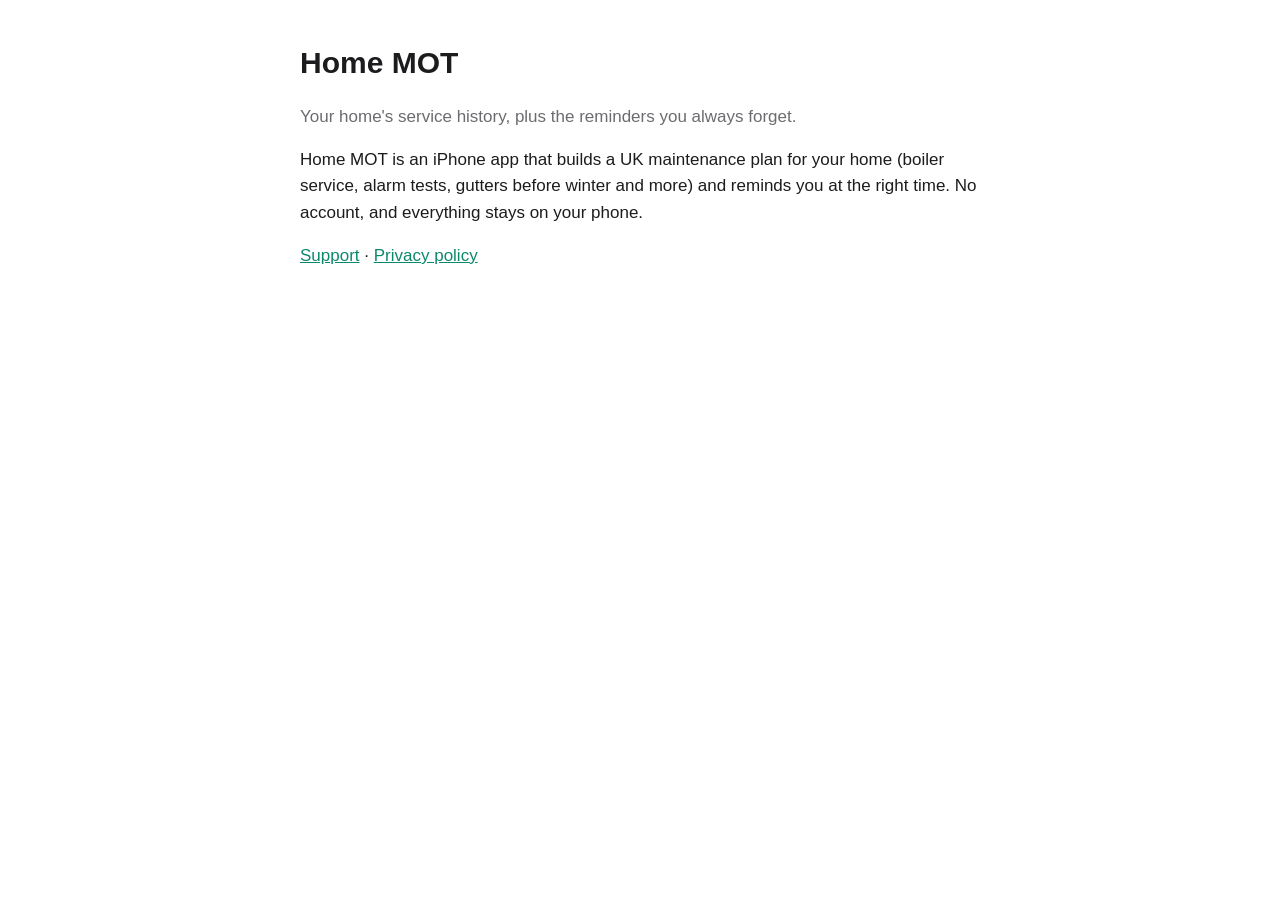
==== index.html @ 660ad1a9 "Add files via upload" ====
<!doctype html>
<html lang="en-GB">
<head>
<meta charset="utf-8">
<meta name="viewport" content="width=device-width, initial-scale=1">
<title>Home MOT</title>
<style>
  :root { --bg: #ffffff; --text: #1c1c1e; --muted: #6c6c70; --accent: #0e886d; }
  @media (prefers-color-scheme: dark) {
    :root { --bg: #000000; --text: #f2f2f7; --muted: #a1a1a6; --accent: #3ece96; }
  }
  body { margin: 0; background: var(--bg); color: var(--text);
         font: 17px/1.55 -apple-system, BlinkMacSystemFont, "Segoe UI", sans-serif; }
  main { max-width: 680px; margin: 0 auto; padding: 40px 16px 64px; }
  h1 { font-size: 30px; margin: 0 0 4px; }
  h2 { font-size: 20px; margin: 32px 0 8px; }
  .muted { color: var(--muted); }
  a { color: var(--accent); }
</style>
</head>
<body>
<main>
  <h1>Home MOT</h1>
  <p class="muted">Your home's service history, plus the reminders you always forget.</p>

  <p>Home MOT is an iPhone app that builds a UK maintenance plan for your home
  (boiler service, alarm tests, gutters before winter and more) and reminds you
  at the right time. No account, and everything stays on your phone.</p>

  <p><a href="support.html">Support</a> · <a href="privacy.html">Privacy policy</a></p>
</main>
</body>
</html>
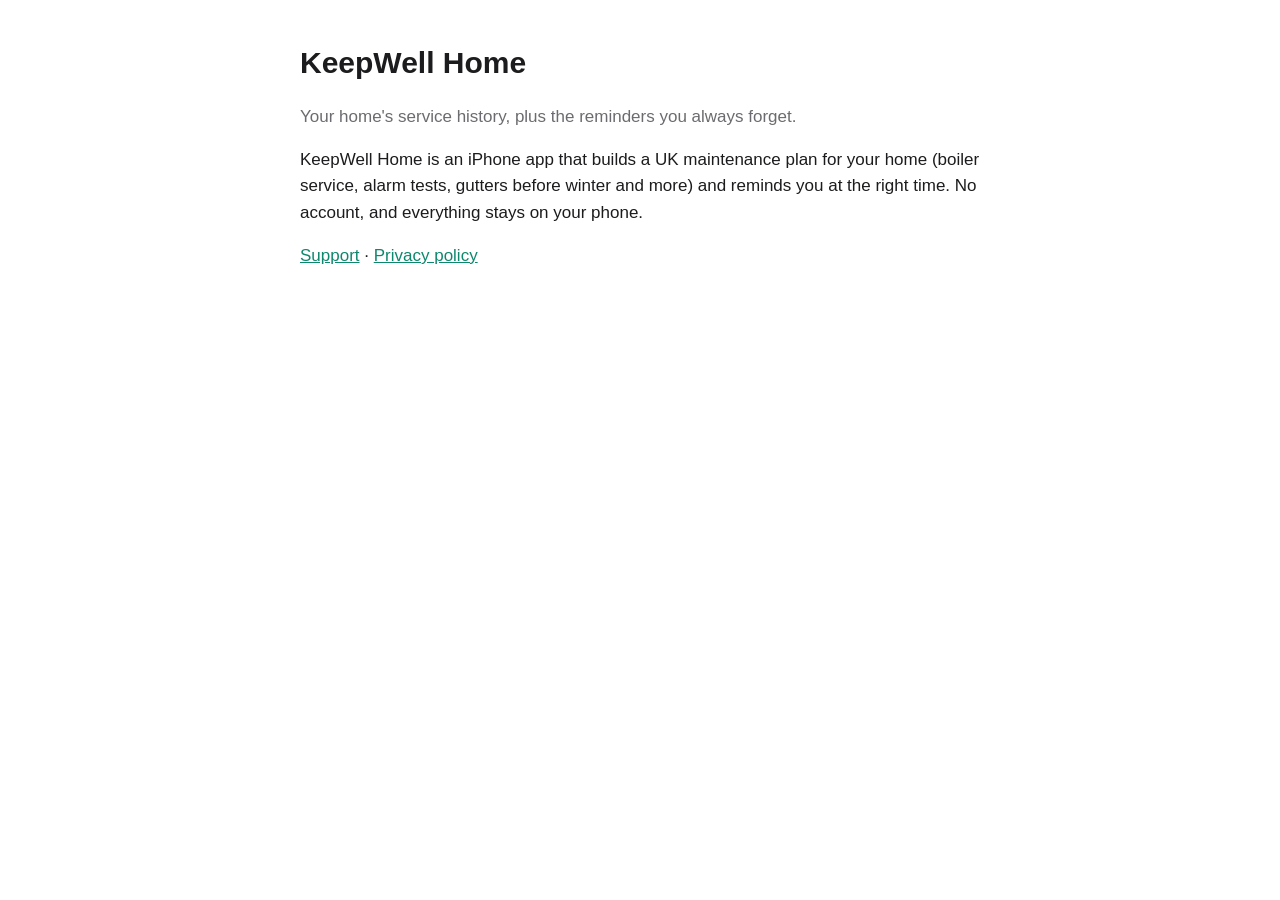
==== commit cd091aac: "Add files via upload" ====
--- a/index.html
+++ b/index.html
@@ -3,7 +3,7 @@
 <head>
 <meta charset="utf-8">
 <meta name="viewport" content="width=device-width, initial-scale=1">
-<title>Home MOT</title>
+<title>KeepWell Home</title>
 <style>
   :root { --bg: #ffffff; --text: #1c1c1e; --muted: #6c6c70; --accent: #0e886d; }
   @media (prefers-color-scheme: dark) {
@@ -20,10 +20,10 @@
 </head>
 <body>
 <main>
-  <h1>Home MOT</h1>
+  <h1>KeepWell Home</h1>
   <p class="muted">Your home's service history, plus the reminders you always forget.</p>
 
-  <p>Home MOT is an iPhone app that builds a UK maintenance plan for your home
+  <p>KeepWell Home is an iPhone app that builds a UK maintenance plan for your home
   (boiler service, alarm tests, gutters before winter and more) and reminds you
   at the right time. No account, and everything stays on your phone.</p>
 
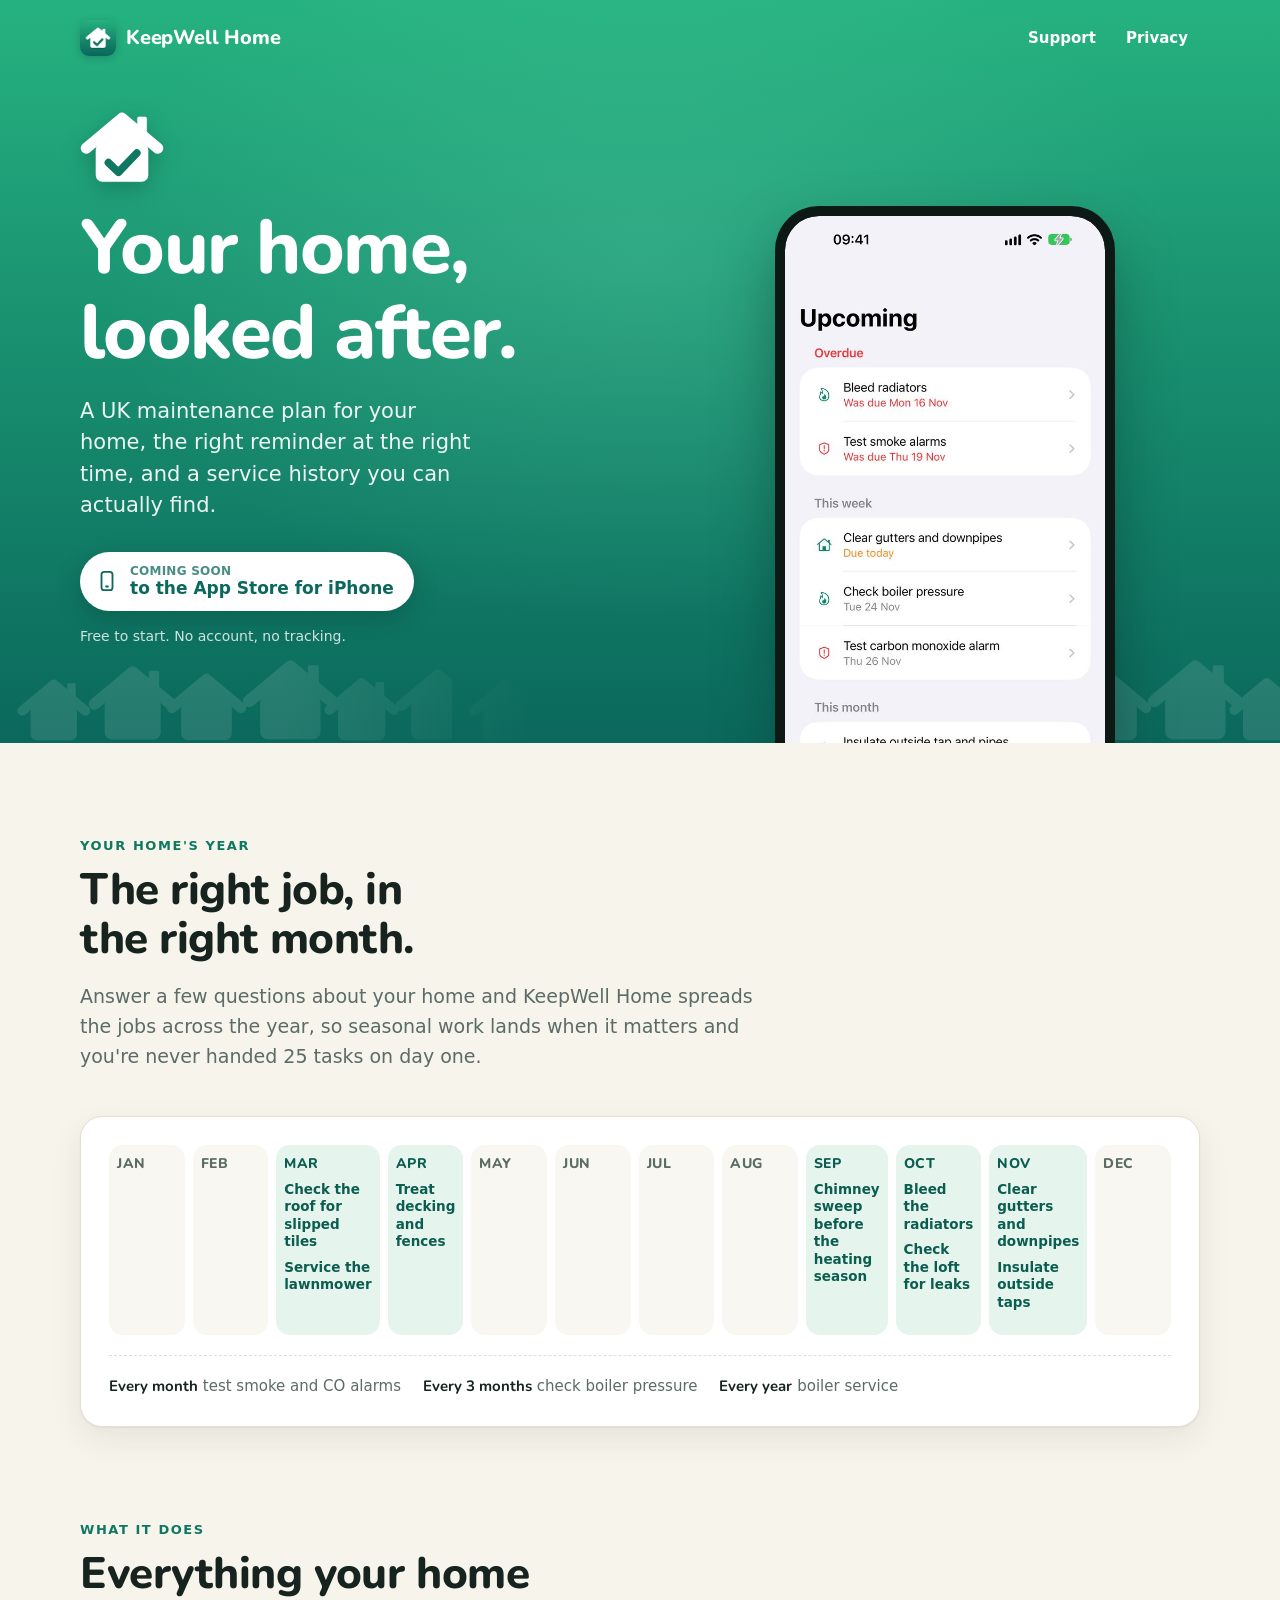
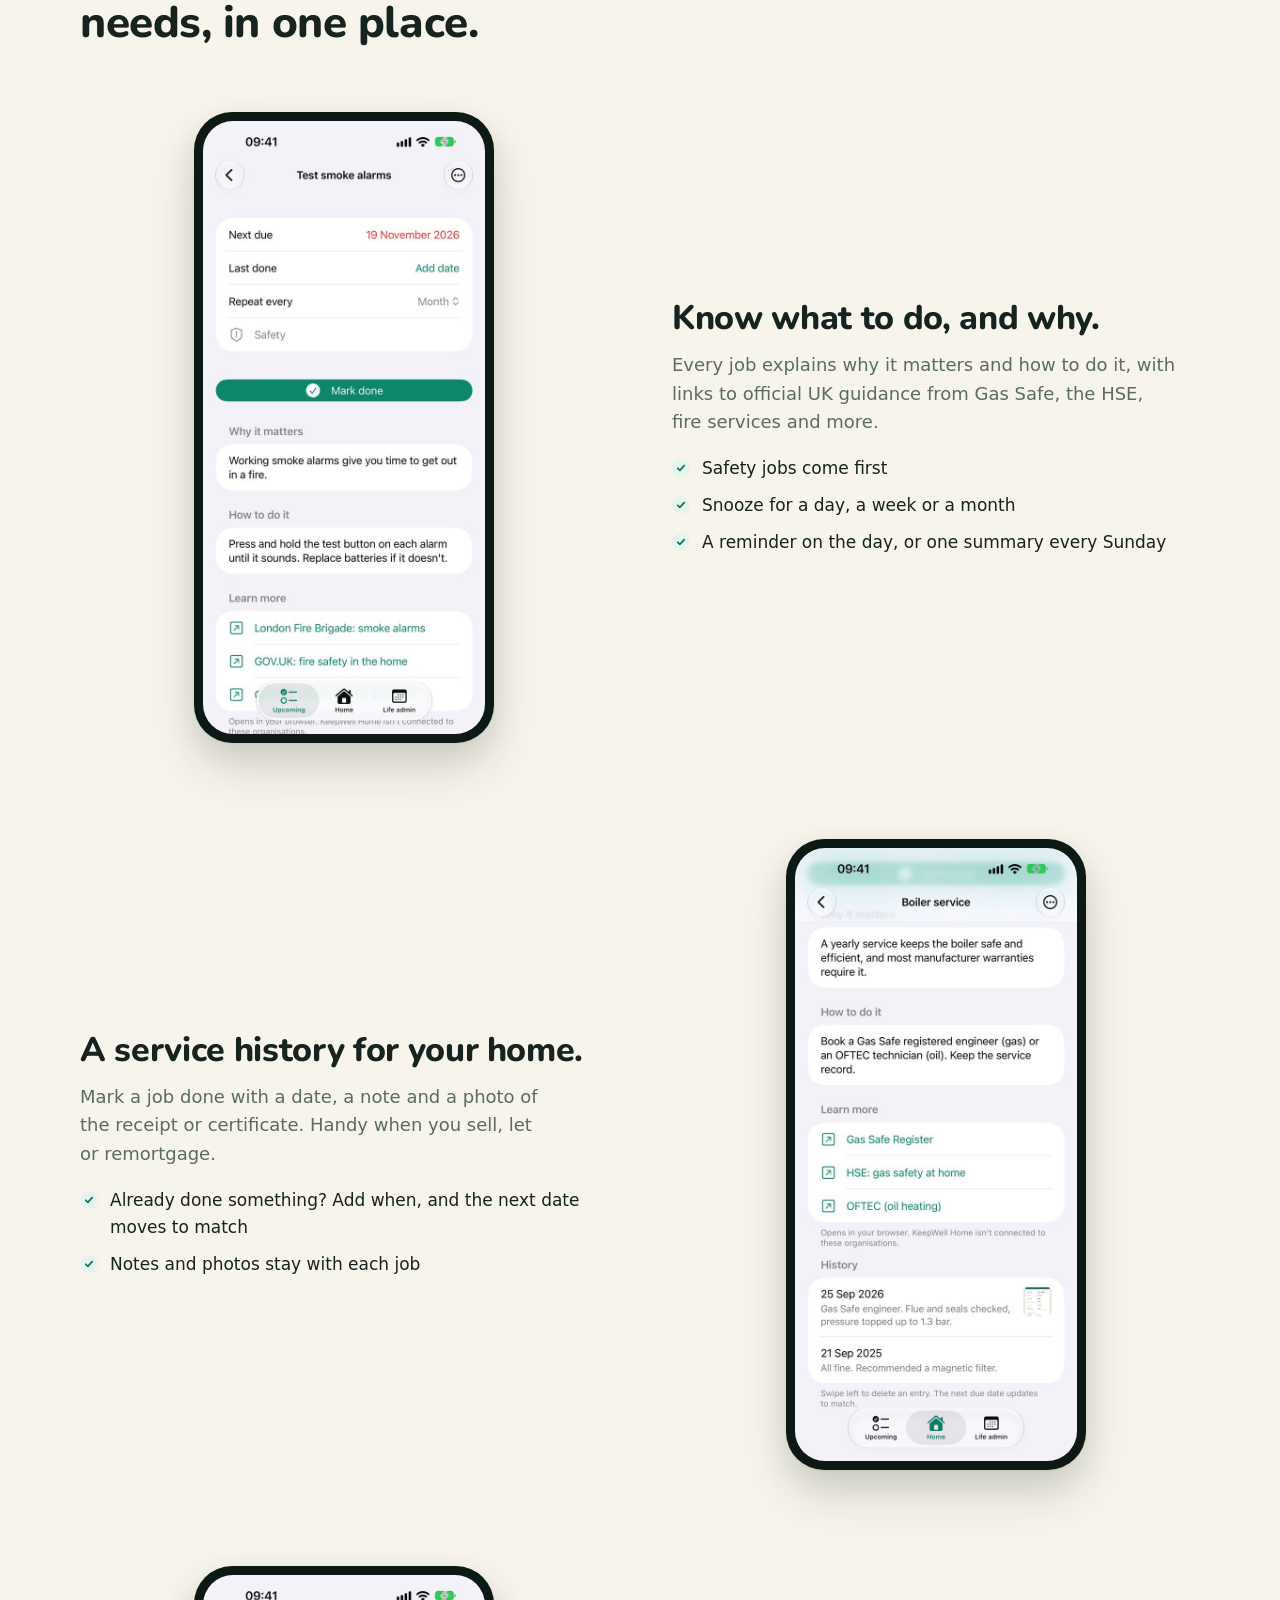
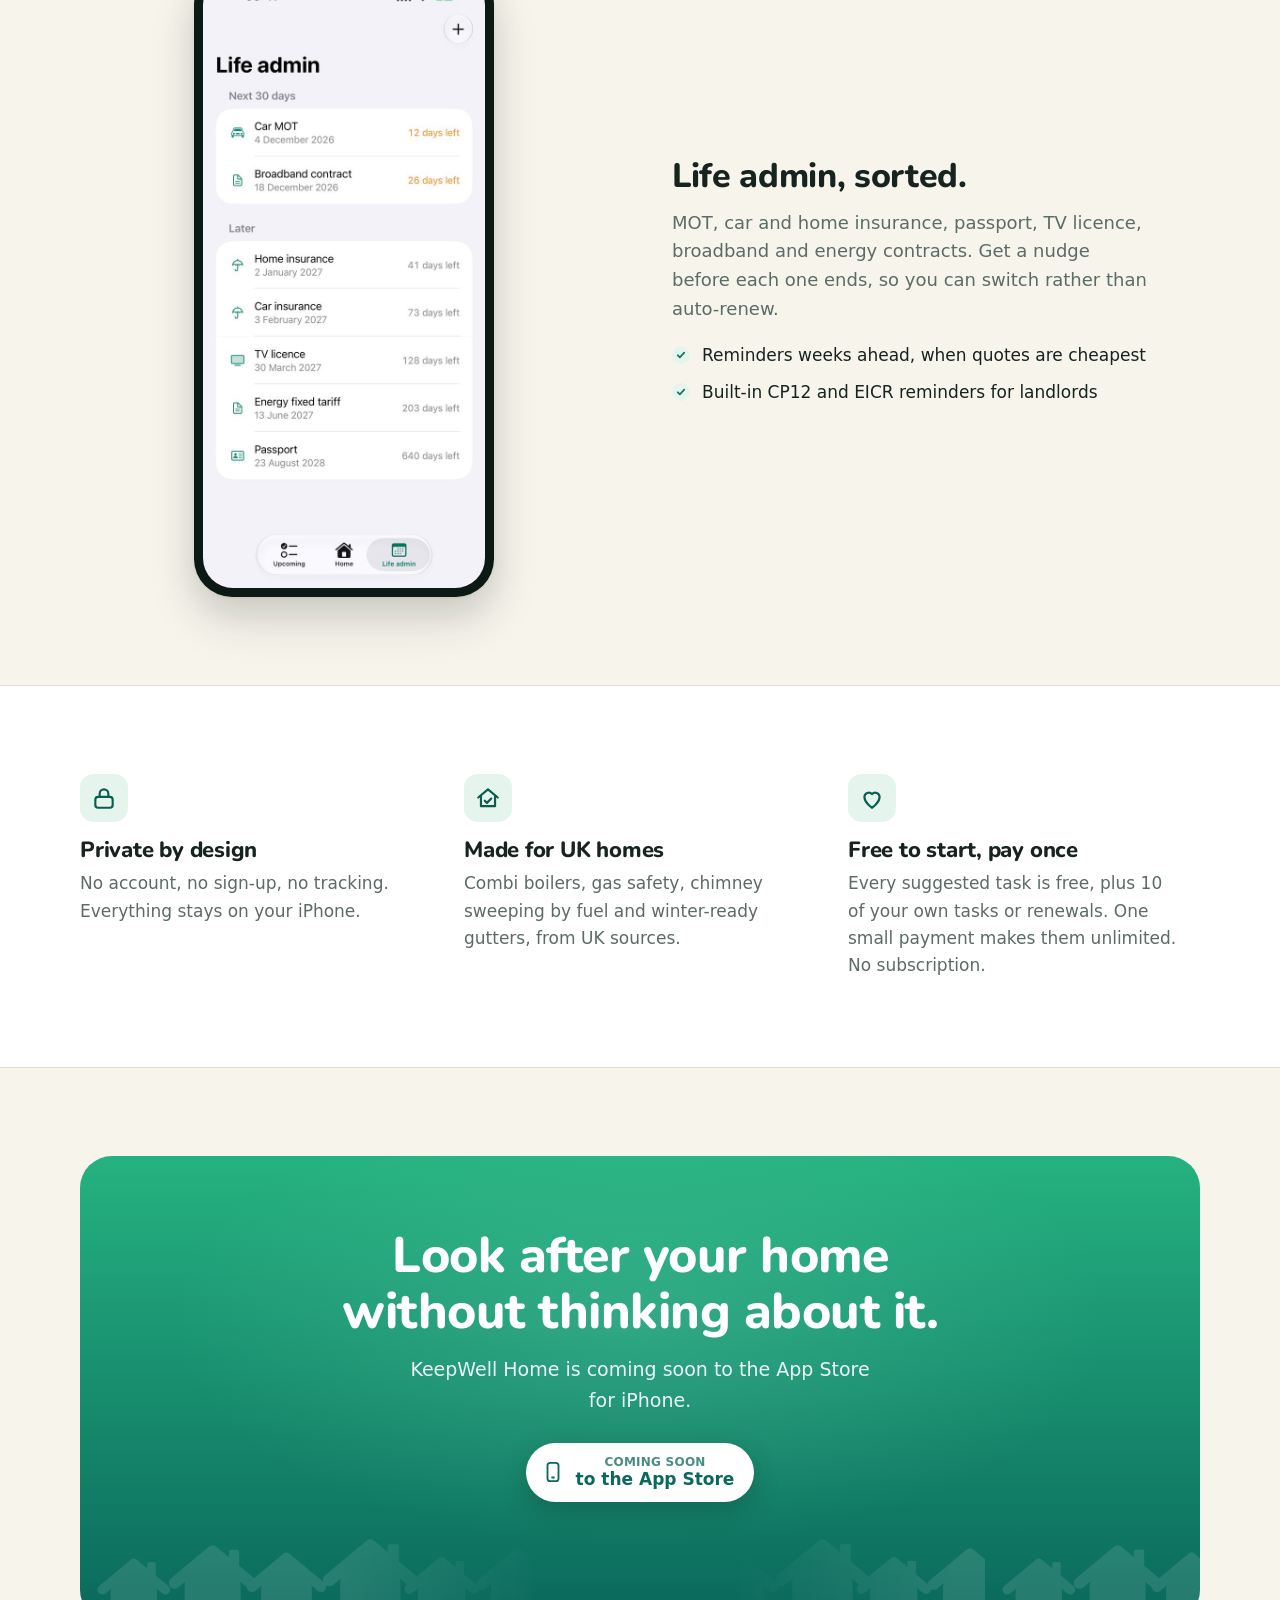
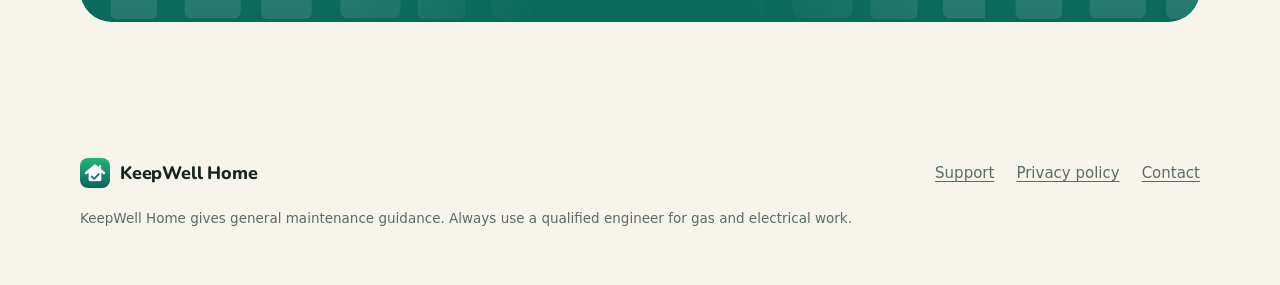
==== commit b57606ed: "Redesign the website in the app's branding New home page with the house mark, the app's greens, a se" ====
--- a/index.html
+++ b/index.html
@@ -3,31 +3,177 @@
 <head>
 <meta charset="utf-8">
 <meta name="viewport" content="width=device-width, initial-scale=1">
-<title>KeepWell Home</title>
-<style>
-  :root { --bg: #ffffff; --text: #1c1c1e; --muted: #6c6c70; --accent: #0e886d; }
-  @media (prefers-color-scheme: dark) {
-    :root { --bg: #000000; --text: #f2f2f7; --muted: #a1a1a6; --accent: #3ece96; }
-  }
-  body { margin: 0; background: var(--bg); color: var(--text);
-         font: 17px/1.55 -apple-system, BlinkMacSystemFont, "Segoe UI", sans-serif; }
-  main { max-width: 680px; margin: 0 auto; padding: 40px 16px 64px; }
-  h1 { font-size: 30px; margin: 0 0 4px; }
-  h2 { font-size: 20px; margin: 32px 0 8px; }
-  .muted { color: var(--muted); }
-  a { color: var(--accent); }
-</style>
+<title>KeepWell Home: UK home maintenance reminders for iPhone</title>
+<meta name="description" content="KeepWell Home builds a UK maintenance plan for your home and reminds you at the right time: boiler service, alarm tests, gutters before winter and every renewal date. No account, no tracking.">
+<meta name="theme-color" content="#26b280">
+<link rel="icon" href="assets/favicon-32.png" sizes="32x32">
+<link rel="apple-touch-icon" href="assets/apple-touch-icon.png">
+<meta property="og:type" content="website">
+<meta property="og:site_name" content="KeepWell Home">
+<meta property="og:title" content="KeepWell Home: your home, looked after">
+<meta property="og:description" content="UK home maintenance reminders and a service history for your home, on your iPhone.">
+<meta property="og:url" content="https://keepwellhome.co.uk/">
+<meta property="og:image" content="https://keepwellhome.co.uk/assets/og.jpg">
+<meta name="twitter:card" content="summary_large_image">
+<link rel="preconnect" href="https://fonts.googleapis.com">
+<link rel="preconnect" href="https://fonts.gstatic.com" crossorigin>
+<link rel="stylesheet" href="https://fonts.googleapis.com/css2?family=Nunito:wght@700;800&display=swap">
+<link rel="stylesheet" href="assets/site.css">
 </head>
 <body>
+
+<header class="topbar">
+  <div class="wrap">
+    <a class="brand" href="./"><img src="assets/apple-touch-icon.png" alt=""><span>KeepWell Home</span></a>
+    <nav class="nav" aria-label="Main">
+      <a href="support.html">Support</a>
+      <a href="privacy.html">Privacy</a>
+    </nav>
+  </div>
+</header>
+
 <main>
-  <h1>KeepWell Home</h1>
-  <p class="muted">Your home's service history, plus the reminders you always forget.</p>
+  <div class="band hero">
+    <div class="wrap">
+      <div class="hero-copy">
+        <img class="mark rise" src="assets/mark.svg" alt="">
+        <h1 class="rise d1">Your home,<br>looked after.</h1>
+        <p class="lede rise d2">A UK maintenance plan for your home, the right reminder at the right time, and a service history you can actually find.</p>
+        <div class="rise d3">
+          <span class="store" aria-label="Coming soon to the App Store for iPhone">
+            <svg viewBox="0 0 24 24" fill="none" stroke="currentColor" stroke-width="2" stroke-linecap="round" stroke-linejoin="round" aria-hidden="true"><rect x="6" y="2" width="12" height="20" rx="3"/><path d="M11 18h2"/></svg>
+            <span><small>Coming soon</small>to the App Store for iPhone</span>
+          </span>
+          <p class="store-note">Free to start. No account, no tracking.</p>
+        </div>
+      </div>
+      <div class="phone rise">
+        <img src="images/upcoming.jpg" alt="The Upcoming screen in KeepWell Home: overdue jobs, this week and this month" width="600" height="1304">
+      </div>
+    </div>
+  </div>
 
-  <p>KeepWell Home is an iPhone app that builds a UK maintenance plan for your home
-  (boiler service, alarm tests, gutters before winter and more) and reminds you
-  at the right time. No account, and everything stays on your phone.</p>
+  <section>
+    <div class="wrap">
+      <span class="eyebrow">Your home's year</span>
+      <h2 class="section-title">The right job, in the right month.</h2>
+      <p class="section-intro">Answer a few questions about your home and KeepWell Home spreads the jobs across the year, so seasonal work lands when it matters and you're never handed 25 tasks on day one.</p>
 
-  <p><a href="support.html">Support</a> · <a href="privacy.html">Privacy policy</a></p>
+      <div class="year">
+        <ol class="months">
+          <li><h3>Jan</h3></li>
+          <li><h3>Feb</h3></li>
+          <li class="has-jobs"><h3>Mar</h3><p>Check the roof for slipped tiles</p><p>Service the lawnmower</p></li>
+          <li class="has-jobs"><h3>Apr</h3><p>Treat decking and fences</p></li>
+          <li><h3>May</h3></li>
+          <li><h3>Jun</h3></li>
+          <li><h3>Jul</h3></li>
+          <li><h3>Aug</h3></li>
+          <li class="has-jobs"><h3>Sep</h3><p>Chimney sweep before the heating season</p></li>
+          <li class="has-jobs"><h3>Oct</h3><p>Bleed the radiators</p><p>Check the loft for leaks</p></li>
+          <li class="has-jobs"><h3>Nov</h3><p>Clear gutters and downpipes</p><p>Insulate outside taps</p></li>
+          <li><h3>Dec</h3></li>
+        </ol>
+        <div class="every">
+          <span><strong>Every month</strong> test smoke and CO alarms</span>
+          <span><strong>Every 3 months</strong> check boiler pressure</span>
+          <span><strong>Every year</strong> boiler service</span>
+        </div>
+      </div>
+    </div>
+  </section>
+
+  <section style="padding-top: 0">
+    <div class="wrap">
+      <span class="eyebrow">What it does</span>
+      <h2 class="section-title">Everything your home needs, in one place.</h2>
+
+      <div class="features">
+        <article class="feature">
+          <div class="shot"><img src="images/task-detail.jpg" alt="A task in KeepWell Home explaining why it matters and how to do it" width="600" height="1304" loading="lazy"></div>
+          <div>
+            <h3>Know what to do, and why.</h3>
+            <p>Every job explains why it matters and how to do it, with links to official UK guidance from Gas Safe, the HSE, fire services and more.</p>
+            <ul>
+              <li>Safety jobs come first</li>
+              <li>Snooze for a day, a week or a month</li>
+              <li>A reminder on the day, or one summary every Sunday</li>
+            </ul>
+          </div>
+        </article>
+
+        <article class="feature">
+          <div class="shot"><img src="images/history.jpg" alt="The service history for a boiler, with notes and a photo of the service record" width="600" height="1304" loading="lazy"></div>
+          <div>
+            <h3>A service history for your home.</h3>
+            <p>Mark a job done with a date, a note and a photo of the receipt or certificate. Handy when you sell, let or remortgage.</p>
+            <ul>
+              <li>Already done something? Add when, and the next date moves to match</li>
+              <li>Notes and photos stay with each job</li>
+            </ul>
+          </div>
+        </article>
+
+        <article class="feature">
+          <div class="shot"><img src="images/life-admin.jpg" alt="Life admin renewals in KeepWell Home with days left for each" width="600" height="1304" loading="lazy"></div>
+          <div>
+            <h3>Life admin, sorted.</h3>
+            <p>MOT, car and home insurance, passport, TV licence, broadband and energy contracts. Get a nudge before each one ends, so you can switch rather than auto-renew.</p>
+            <ul>
+              <li>Reminders weeks ahead, when quotes are cheapest</li>
+              <li>Built-in CP12 and EICR reminders for landlords</li>
+            </ul>
+          </div>
+        </article>
+      </div>
+    </div>
+  </section>
+
+  <section class="promise">
+    <div class="wrap">
+      <div>
+        <div class="icon"><svg viewBox="0 0 24 24" fill="none" stroke="currentColor" stroke-width="2" stroke-linecap="round" stroke-linejoin="round" aria-hidden="true"><rect x="4" y="11" width="16" height="10" rx="2.5"/><path d="M8 11V8a4 4 0 0 1 8 0v3"/></svg></div>
+        <h3>Private by design</h3>
+        <p>No account, no sign-up, no tracking. Everything stays on your iPhone.</p>
+      </div>
+      <div>
+        <div class="icon"><svg viewBox="0 0 24 24" fill="none" stroke="currentColor" stroke-width="2" stroke-linecap="round" stroke-linejoin="round" aria-hidden="true"><path d="M3 11.5 12 4l9 7.5"/><path d="M5.5 10v9.5h13V10"/><path d="m9 14.5 2 2 4-4"/></svg></div>
+        <h3>Made for UK homes</h3>
+        <p>Combi boilers, gas safety, chimney sweeping by fuel and winter-ready gutters, from UK sources.</p>
+      </div>
+      <div>
+        <div class="icon"><svg viewBox="0 0 24 24" fill="none" stroke="currentColor" stroke-width="2" stroke-linecap="round" stroke-linejoin="round" aria-hidden="true"><path d="M12 21s-7-4.5-7-10a4 4 0 0 1 7-2.6A4 4 0 0 1 19 11c0 5.5-7 10-7 10z"/></svg></div>
+        <h3>Free to start, pay once</h3>
+        <p>Every suggested task is free, plus 10 of your own tasks or renewals. One small payment makes them unlimited. No subscription.</p>
+      </div>
+    </div>
+  </section>
+
+  <section class="cta">
+    <div class="wrap">
+      <div class="band">
+        <h2>Look after your home without thinking about it.</h2>
+        <p>KeepWell Home is coming soon to the App Store for iPhone.</p>
+        <span class="store">
+          <svg viewBox="0 0 24 24" fill="none" stroke="currentColor" stroke-width="2" stroke-linecap="round" stroke-linejoin="round" aria-hidden="true"><rect x="6" y="2" width="12" height="20" rx="3"/><path d="M11 18h2"/></svg>
+          <span><small>Coming soon</small>to the App Store</span>
+        </span>
+      </div>
+    </div>
+  </section>
 </main>
+
+<footer class="footer">
+  <div class="wrap">
+    <a class="brand" href="./"><img src="assets/apple-touch-icon.png" alt=""><span>KeepWell Home</span></a>
+    <nav aria-label="Footer">
+      <a href="support.html">Support</a>
+      <a href="privacy.html">Privacy policy</a>
+      <a href="mailto:sales@brighthands.co.uk">Contact</a>
+    </nav>
+    <p class="small">KeepWell Home gives general maintenance guidance. Always use a qualified engineer for gas and electrical work.</p>
+  </div>
+</footer>
+
 </body>
 </html>
--- a/assets/site.css
+++ b/assets/site.css
@@ -0,0 +1,287 @@
+/* KeepWell Home: shared styles for keepwellhome.co.uk
+   Colours come from the app icon; headings use SF Rounded on Apple devices
+   (ui-rounded) to match the app and the App Store header, with Nunito elsewhere. */
+
+:root {
+  --green-1: #26b280;
+  --green-2: #0a685c;
+  --green-ink: #0e7862;
+  --accent: #0e7862;
+  --paper: #f7f4ec;
+  --card: #ffffff;
+  --ink: #17231f;
+  --muted: #5b6b66;
+  --line: #e4ded0;
+  --chip: #e6f4ee;
+  --chip-ink: #0b5d4f;
+  --shadow: 0 1px 2px rgba(23, 35, 31, .06), 0 12px 32px rgba(23, 35, 31, .08);
+  --round: ui-rounded, "Nunito", "SF Pro Rounded", system-ui, sans-serif;
+  --text: -apple-system, BlinkMacSystemFont, system-ui, "Segoe UI", Roboto, sans-serif;
+  --radius: 22px;
+  color-scheme: light dark;
+}
+
+@media (prefers-color-scheme: dark) {
+  :root {
+    --accent: #3ece96;
+    --paper: #0d1513;
+    --card: #15201d;
+    --ink: #eef3f1;
+    --muted: #9db0aa;
+    --line: #23332e;
+    --chip: #183a31;
+    --chip-ink: #8fe3c2;
+    --shadow: 0 1px 2px rgba(0, 0, 0, .4), 0 12px 32px rgba(0, 0, 0, .35);
+  }
+}
+
+*, *::before, *::after { box-sizing: border-box; }
+
+html { -webkit-text-size-adjust: 100%; }
+
+body {
+  margin: 0;
+  background: var(--paper);
+  color: var(--ink);
+  font: 17px/1.6 var(--text);
+  -webkit-font-smoothing: antialiased;
+}
+
+img { max-width: 100%; display: block; }
+
+a { color: var(--accent); text-underline-offset: 3px; }
+a:hover { text-decoration-thickness: 2px; }
+
+:focus-visible { outline: 3px solid var(--green-1); outline-offset: 3px; border-radius: 6px; }
+
+h1, h2, h3 { font-family: var(--round); line-height: 1.12; letter-spacing: -.01em; margin: 0; text-wrap: balance; }
+p { text-wrap: pretty; }
+
+.wrap { width: min(1120px, 100% - 32px); margin-inline: auto; }
+.narrow { width: min(720px, 100% - 32px); margin-inline: auto; }
+
+/* ---------- Top bar ---------- */
+
+.topbar {
+  position: absolute; inset: 0 0 auto 0; z-index: 5;
+  padding-block: 18px;
+}
+.topbar .wrap { display: flex; align-items: center; justify-content: space-between; gap: 16px; }
+
+.brand {
+  display: inline-flex; align-items: center; gap: 10px;
+  color: #fff; text-decoration: none;
+  font: 800 20px/1 var(--round); letter-spacing: -.01em;
+}
+.brand img { width: 36px; height: 36px; border-radius: 9px; box-shadow: 0 2px 8px rgba(0, 0, 0, .18); }
+
+.nav { display: flex; gap: 6px; }
+.nav a {
+  color: #fff; text-decoration: none; font-weight: 600; font-size: 15px;
+  padding: 8px 12px; border-radius: 999px;
+}
+.nav a:hover, .nav a[aria-current="page"] { background: rgba(255, 255, 255, .16); }
+
+/* ---------- Green band (hero and page titles) ---------- */
+
+.band {
+  position: relative; overflow: hidden; isolation: isolate;
+  color: #fff;
+  background:
+    radial-gradient(60% 70% at 50% 35%, rgba(120, 230, 190, .22), transparent 70%),
+    linear-gradient(180deg, var(--green-1), var(--green-2));
+}
+/* A quiet row of homes along the bottom, as on the App Store header. */
+.band::after {
+  content: ""; position: absolute; inset: auto 0 0 0; height: 150px; z-index: -1;
+  background: url("street.svg") repeat-x left bottom / auto 150px;
+  opacity: .11;
+  -webkit-mask: linear-gradient(90deg, #000 0 22%, transparent 42% 58%, #000 78%);
+          mask: linear-gradient(90deg, #000 0 22%, transparent 42% 58%, #000 78%);
+}
+
+.hero { padding: 112px 0 0; }
+.hero .wrap {
+  display: grid; grid-template-columns: 1.05fr .95fr; align-items: end; gap: 48px;
+}
+.hero-copy { padding-bottom: 96px; }
+.hero h1 { font-size: clamp(42px, 6.4vw, 76px); font-weight: 800; letter-spacing: -.02em; }
+.hero .lede { font-size: clamp(18px, 2vw, 21px); line-height: 1.5; margin: 20px 0 30px; max-width: 30ch; color: rgba(255, 255, 255, .92); }
+
+.mark { width: 84px; height: auto; margin-bottom: 22px; filter: drop-shadow(0 6px 10px rgba(0, 40, 30, .25)); }
+
+.store {
+  display: inline-flex; align-items: center; gap: 12px;
+  background: #fff; color: var(--green-2); text-decoration: none;
+  padding: 12px 20px 12px 16px; border-radius: 999px;
+  font-weight: 700; box-shadow: 0 8px 24px rgba(0, 40, 30, .25);
+}
+.store svg { width: 22px; height: 22px; flex: none; }
+.store small { display: block; font-weight: 600; font-size: 12px; opacity: .75; letter-spacing: .02em; text-transform: uppercase; }
+.store span { line-height: 1.2; }
+.store-note { margin: 14px 0 0; font-size: 14px; color: rgba(255, 255, 255, .8); }
+
+.phone {
+  justify-self: center; width: min(340px, 82vw);
+  border-radius: 44px 44px 0 0; overflow: hidden;
+  border: 10px solid #0d1915; border-bottom: 0;
+  background: #0d1915;
+  box-shadow: 0 30px 60px rgba(0, 30, 24, .35);
+  transform: translateY(6px);
+}
+.phone img { width: 100%; height: auto; border-radius: 34px 34px 0 0; aspect-ratio: 600 / 1000; object-fit: cover; object-position: top; }
+
+.page-band { padding: 120px 0 56px; }
+.page-band h1 { font-size: clamp(34px, 5vw, 52px); font-weight: 800; }
+.page-band p { margin: 12px 0 0; color: rgba(255, 255, 255, .88); font-size: 19px; }
+
+/* ---------- Sections ---------- */
+
+section { padding: 88px 0; }
+.eyebrow {
+  display: inline-block; font: 700 13px/1 var(--text); letter-spacing: .12em; text-transform: uppercase;
+  color: var(--accent); margin-bottom: 14px;
+}
+.section-title { font-size: clamp(30px, 4vw, 44px); font-weight: 800; max-width: 22ch; }
+.section-intro { color: var(--muted); font-size: 19px; max-width: 56ch; margin: 16px 0 0; }
+
+/* The year: seasonal jobs from the app's task library. */
+.year { margin-top: 44px; background: var(--card); border: 1px solid var(--line); border-radius: var(--radius); box-shadow: var(--shadow); padding: 28px; }
+.months { list-style: none; margin: 0; padding: 0; display: grid; grid-template-columns: repeat(12, 1fr); gap: 8px; }
+.months li { min-height: 190px; border-radius: 14px; padding: 12px 8px; background: color-mix(in srgb, var(--paper) 70%, transparent); }
+.months li.has-jobs { background: var(--chip); }
+.months h3 { font: 800 14px/1 var(--round); letter-spacing: .04em; text-transform: uppercase; color: var(--muted); margin-bottom: 10px; }
+.months li.has-jobs h3 { color: var(--chip-ink); }
+.months p { margin: 0 0 8px; font-size: 13.5px; line-height: 1.3; color: var(--chip-ink); font-weight: 600; }
+.every {
+  display: flex; flex-wrap: wrap; gap: 8px 22px; align-items: center;
+  margin-top: 20px; padding-top: 18px; border-top: 1px dashed var(--line); color: var(--muted); font-size: 15px;
+}
+.every strong { color: var(--ink); font-family: var(--round); }
+
+/* Features */
+.features { display: grid; gap: 96px; margin-top: 64px; }
+.feature { display: grid; grid-template-columns: 1fr 1fr; gap: 64px; align-items: center; }
+.feature:nth-child(even) .shot { order: 2; }
+.feature h3 { font-size: clamp(26px, 3vw, 34px); font-weight: 800; }
+.feature p { color: var(--muted); font-size: 18px; margin: 14px 0 0; max-width: 44ch; }
+.feature ul { margin: 18px 0 0; padding: 0; list-style: none; display: grid; gap: 10px; }
+.feature li { display: flex; gap: 12px; align-items: baseline; }
+.feature li::before {
+  content: ""; flex: none; width: 18px; height: 18px; border-radius: 50%; transform: translateY(3px);
+  background: var(--chip) url("data:image/svg+xml,%3Csvg xmlns='http://www.w3.org/2000/svg' viewBox='0 0 24 24'%3E%3Cpath d='M6.5 12.5l3.5 3.5 7.5-8' fill='none' stroke='%230e7862' stroke-width='3' stroke-linecap='round' stroke-linejoin='round'/%3E%3C/svg%3E") center / 14px no-repeat;
+}
+.shot {
+  justify-self: center; width: min(300px, 78vw);
+  border-radius: 38px; padding: 9px; background: #0d1915;
+  box-shadow: var(--shadow), 0 24px 48px rgba(23, 35, 31, .14);
+}
+.shot img { width: 100%; height: auto; border-radius: 30px; }
+
+/* Promise band */
+.promise { background: var(--card); border-block: 1px solid var(--line); }
+.promise .wrap { display: grid; grid-template-columns: repeat(3, 1fr); gap: 32px; }
+.promise h3 { font-size: 22px; font-weight: 800; margin-bottom: 8px; }
+.promise p { margin: 0; color: var(--muted); }
+.promise .icon {
+  width: 48px; height: 48px; border-radius: 14px; display: grid; place-items: center;
+  background: var(--chip); color: var(--chip-ink); margin-bottom: 16px;
+}
+.promise .icon svg { width: 26px; height: 26px; }
+
+/* Closing call to action */
+.cta { text-align: center; }
+.cta .band { border-radius: 32px; padding: 72px 24px 120px; }
+.cta h2 { font-size: clamp(32px, 4.5vw, 50px); font-weight: 800; }
+.cta p { color: rgba(255, 255, 255, .9); font-size: 19px; margin: 14px auto 28px; max-width: 46ch; }
+
+/* ---------- Text pages (support, privacy) ---------- */
+
+.doc { padding: 56px 0 88px; }
+.summary {
+  display: flex; gap: 16px; align-items: flex-start;
+  background: var(--chip); color: var(--chip-ink); border-radius: var(--radius);
+  padding: 22px 24px; font-size: 18px; line-height: 1.5; margin-bottom: 32px;
+}
+.summary svg { width: 28px; height: 28px; flex: none; margin-top: 1px; }
+.summary strong { color: inherit; }
+
+.card {
+  background: var(--card); border: 1px solid var(--line); border-radius: var(--radius);
+  box-shadow: var(--shadow); padding: 8px 28px;
+}
+.card + .card { margin-top: 20px; }
+.card section { padding: 22px 0; border-top: 1px solid var(--line); }
+.card section:first-child { border-top: 0; }
+.card h2 { font-size: 21px; font-weight: 800; margin-bottom: 6px; }
+.card p { margin: 0; color: var(--ink); }
+.card p + p { margin-top: 10px; }
+.muted { color: var(--muted); }
+
+.contact {
+  display: grid; grid-template-columns: auto 1fr; gap: 18px; align-items: center;
+  background: var(--card); border: 1px solid var(--line); border-radius: var(--radius); box-shadow: var(--shadow);
+  padding: 24px 28px; margin-bottom: 20px;
+}
+.contact .icon { width: 52px; height: 52px; border-radius: 16px; display: grid; place-items: center; background: linear-gradient(180deg, var(--green-1), var(--green-2)); color: #fff; }
+.contact .icon svg { width: 26px; height: 26px; }
+.contact h2 { font-size: 21px; font-weight: 800; }
+.contact p { margin: 4px 0 0; color: var(--muted); }
+.contact a.button {
+  display: inline-block; margin-top: 12px; background: var(--green-ink); color: #fff; text-decoration: none;
+  font-weight: 700; padding: 10px 18px; border-radius: 999px;
+}
+@media (prefers-color-scheme: dark) { .contact a.button { background: #1f9e78; } }
+
+/* ---------- Footer ---------- */
+
+.footer { padding: 48px 0 56px; color: var(--muted); font-size: 15px; }
+.footer .wrap { display: flex; flex-wrap: wrap; gap: 20px 32px; align-items: center; justify-content: space-between; }
+.footer .brand { color: var(--ink); font-size: 18px; }
+.footer .brand img { width: 30px; height: 30px; border-radius: 8px; box-shadow: none; }
+.footer nav { display: flex; flex-wrap: wrap; gap: 8px 22px; }
+.footer nav a { color: var(--muted); }
+.footer .small { flex-basis: 100%; font-size: 13.5px; margin: 0; }
+
+/* ---------- Motion ---------- */
+
+@media (prefers-reduced-motion: no-preference) {
+  .rise { animation: rise .7s cubic-bezier(.2, .7, .2, 1) both; }
+  .rise.d1 { animation-delay: .08s; }
+  .rise.d2 { animation-delay: .16s; }
+  .rise.d3 { animation-delay: .24s; }
+  @keyframes rise { from { opacity: 0; transform: translateY(14px); } }
+  .phone.rise { animation-name: rise-phone; animation-duration: .9s; animation-delay: .2s; }
+  @keyframes rise-phone { from { opacity: 0; transform: translateY(60px); } }
+}
+
+/* ---------- Small screens ---------- */
+
+@media (max-width: 900px) {
+  .hero .wrap { grid-template-columns: 1fr; gap: 8px; text-align: center; }
+  .hero-copy { padding-bottom: 40px; }
+  .hero .lede { margin-inline: auto; }
+  .mark { margin-inline: auto; }
+  .months { grid-template-columns: 1fr; gap: 10px; }
+  .months li { min-height: 0; display: grid; grid-template-columns: 58px 1fr; align-items: baseline; padding: 14px 16px; }
+  .months li:not(.has-jobs) { display: none; }
+  .months h3 { margin: 0; }
+  .months p { grid-column: 2; margin: 0 0 4px; font-size: 15px; }
+  .months p:last-child { margin: 0; }
+  .feature, .feature:nth-child(even) { grid-template-columns: 1fr; gap: 32px; text-align: center; }
+  .feature:nth-child(even) .shot { order: 0; }
+  .feature p { margin-inline: auto; }
+  .feature ul { justify-content: center; text-align: left; }
+  .promise .wrap { grid-template-columns: 1fr; }
+}
+
+@media (max-width: 560px) {
+  body { font-size: 16px; }
+  section { padding: 64px 0; }
+  .nav a { padding: 8px 9px; font-size: 14px; }
+  .brand span { display: none; }
+  .year { padding: 14px; }
+  .card { padding: 4px 20px; }
+  .contact { grid-template-columns: 1fr; }
+  .cta .band { padding: 56px 20px 110px; border-radius: 26px; }
+}
